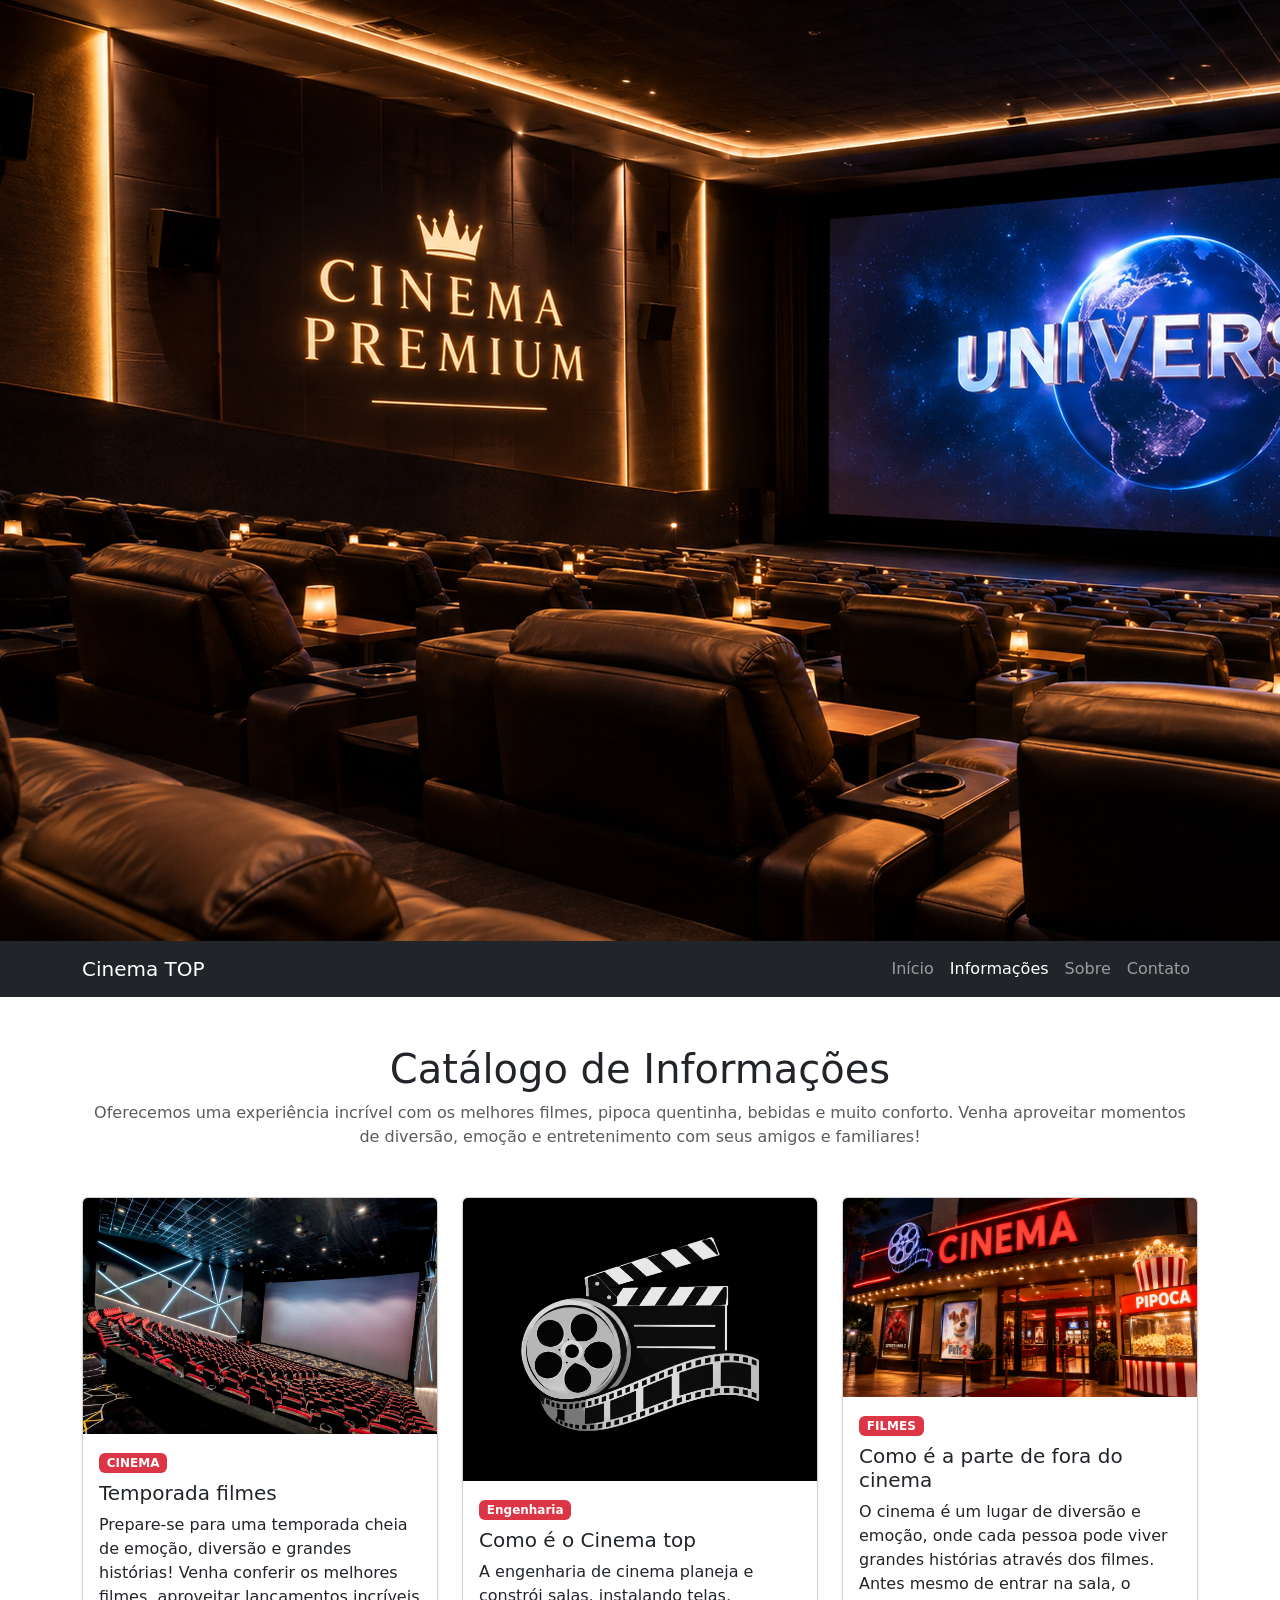
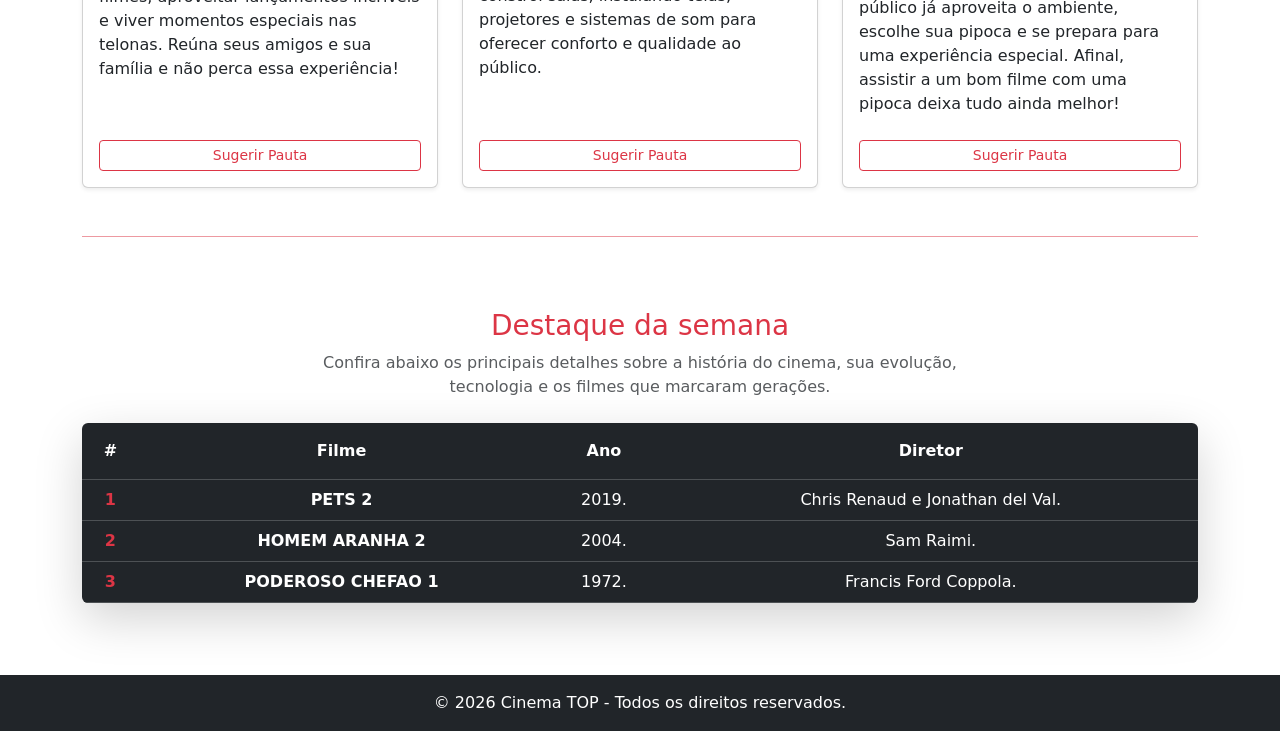
==== informacoes.html @ 967ae9ac "quase" ====
<!doctype html>
<html lang="pt-br">
  <head>
    <meta charset="utf-8">
    <meta name="viewport" content="width=device-width, initial-scale=1">
    <title>Cinema TOP - Informações</title>
   
    <link href="https://cdn.jsdelivr.net/npm/bootstrap@5.3.3/dist/css/bootstrap.min.css" rel="stylesheet">
    <link href="https://fonts.googleapis.com/css2?family=Orbitron:wght@700;900&family=Roboto:wght@400;500;700&display=swap" rel="stylesheet">
    <link rel="stylesheet" href="css/style.css">
  </head>
  <body>

   
    <header class="banner-topo">
      <img src="IMG/image.png" alt="Banner Cinema TOP" class="img-banner">
    </header>

   
    <nav class="navbar navbar-expand-lg bg-dark navbar-dark">
      <div class="container">
        <a class="navbar-brand" href="index.html">Cinema TOP</a>
        <button class="navbar-toggler" type="button" data-bs-toggle="collapse" data-bs-target="#navbarNav">
          <span class="navbar-toggler-icon"></span>
        </button>
        <div class="collapse navbar-collapse" id="navbarNav">
          <ul class="navbar-nav ms-auto">
            <li class="nav-item">
              <a class="nav-link" href="index.html">Início</a>
            </li>
            <li class="nav-item">
              <a class="nav-link active" aria-current="page" href="informacoes.html">Informações</a>
            </li>
            <li class="nav-item">
              <a class="nav-link" href="sobre.html">Sobre</a>
            </li>
            <li class="nav-item">
              <a class="nav-link" href="contato.html">Contato</a>
            </li>
          </ul>
        </div>
      </div>
    </nav>

   
    <main class="container my-5">
      <h1 class="text-center mb-2">Catálogo de Informações</h1>
      <p class="text-center text-muted mb-5">Oferecemos uma experiência incrível com os melhores filmes, pipoca quentinha, bebidas e muito conforto. Venha aproveitar momentos de diversão, emoção e entretenimento com seus amigos e familiares!</p>

     
      <div class="row g-4 mb-5">
       
       
        <div class="col-12 col-md-6 col-lg-4">
          <div class="card h-100 shadow-sm">
            <img src="IMG/image6.png" class="card-img-top" alt="cinema top 1">
            <div class="card-body">
              <span class="badge bg-danger mb-2">CINEMA</span>
              <h5 class="card-title">Temporada filmes</h5>
              <p class="card-text">Prepare-se para uma temporada cheia de emoção, diversão e grandes histórias! Venha conferir os melhores filmes, aproveitar lançamentos incríveis e viver momentos especiais nas telonas. Reúna seus amigos e sua família e não perca essa experiência!</p>
            </div>
            <div class="card-footer bg-transparent border-0 pb-3">
              <a href="contato.html" class="btn btn-outline-danger btn-sm w-100">Sugerir Pauta</a>
            </div>
          </div>
        </div>

       
        <div class="col-12 col-md-6 col-lg-4">
          <div class="card h-100 shadow-sm">
            <img src="IMG/image7.png" class="card-img-top" alt="cinema top ">
            <div class="card-body">
              <span class="badge bg-danger mb-2">Engenharia</span>
              <h5 class="card-title">Como é o Cinema top </h5>
              <p class="card-text">A engenharia de cinema planeja e constrói salas, instalando telas, projetores e sistemas de som para oferecer conforto e qualidade ao público.</p>
            </div>
            <div class="card-footer bg-transparent border-0 pb-3">
              <a href="contato.html" class="btn btn-outline-danger btn-sm w-100">Sugerir Pauta</a>
            </div>
          </div>
        </div>

       
        <div class="col-12 col-md-6 col-lg-4">
          <div class="card h-100 shadow-sm">
            <img src="IMG/image9.png" class="card-img-top" alt="Cinema moderno com tecnologia e conforto.">
            <div class="card-body">
              <span class="badge bg-danger mb-2">FILMES</span>
              <h5 class="card-title">Como é a parte de fora do cinema</h5>
              <p class="card-text">O cinema é um lugar de diversão e emoção, onde cada pessoa pode viver grandes histórias através dos filmes. Antes mesmo de entrar na sala, o público já aproveita o ambiente, escolhe sua pipoca e se prepara para uma experiência especial. Afinal, assistir a um bom filme com uma pipoca deixa tudo ainda melhor!</p>
            </div>
            <div class="card-footer bg-transparent border-0 pb-3">
              <a href="contato.html" class="btn btn-outline-danger btn-sm w-100">Sugerir Pauta</a>
            </div>
          </div>
        </div>

      </div>

      <hr class="border-danger opacity-50 my-5">

     
      <section class="secao-tabela py-4">
        <div class="text-center mb-4">
          <h3 class="titulo-destaque text-danger">Destaque da semana</h3>
          <p class="text-muted mx-auto" style="max-width: 700px;">
            Confira abaixo os principais detalhes sobre a história do cinema, sua evolução, tecnologia e os filmes que marcaram gerações.
          </p>
        </div>

        <div class="table-responsive shadow-lg rounded">
          <table class="table table-dark table-hover align-middle text-center mb-0">
            <thead>
              <tr class="tabela-cabecalho">
                <th scope="col" class="py-3">#</th>
                <th scope="col" class="py-3">Filme</th>
                <th scope="col" class="py-3">Ano</th>
                <th scope="col" class="py-3">Diretor</th>
              </tr>
            </thead>
            <tbody>
              <tr>
                <th scope="row" class="text-danger fw-bold">1</th>
                <td class="fw-semibold">PETS 2</td>
                <td>2019.</td>
                <td>Chris Renaud e Jonathan del Val.</td>
              </tr>
              <tr>
                <th scope="row" class="text-danger fw-bold">2</th>
                <td class="fw-semibold">HOMEM ARANHA 2</td>
                <td>2004.</td>
                <td>Sam Raimi.</td>
              </tr>
              <tr>
                <th scope="row" class="text-danger fw-bold">3</th>
                <td class="fw-semibold">PODEROSO CHEFAO 1</td>
                <td>1972.</td>
                <td>Francis Ford Coppola.</td>
              </tr>
            </tbody>
          </table>
        </div>
      </section>

    </main>

   
    <footer class="bg-dark text-white text-center py-3 mt-5">
      <p class="mb-0">&copy; 2026 Cinema TOP - Todos os direitos reservados.</p>
    </footer>

   
    <script src="https://cdn.jsdelivr.net/npm/bootstrap@5.3.3/dist/js/bootstrap.bundle.min.js"></script>
  </body>
</html>
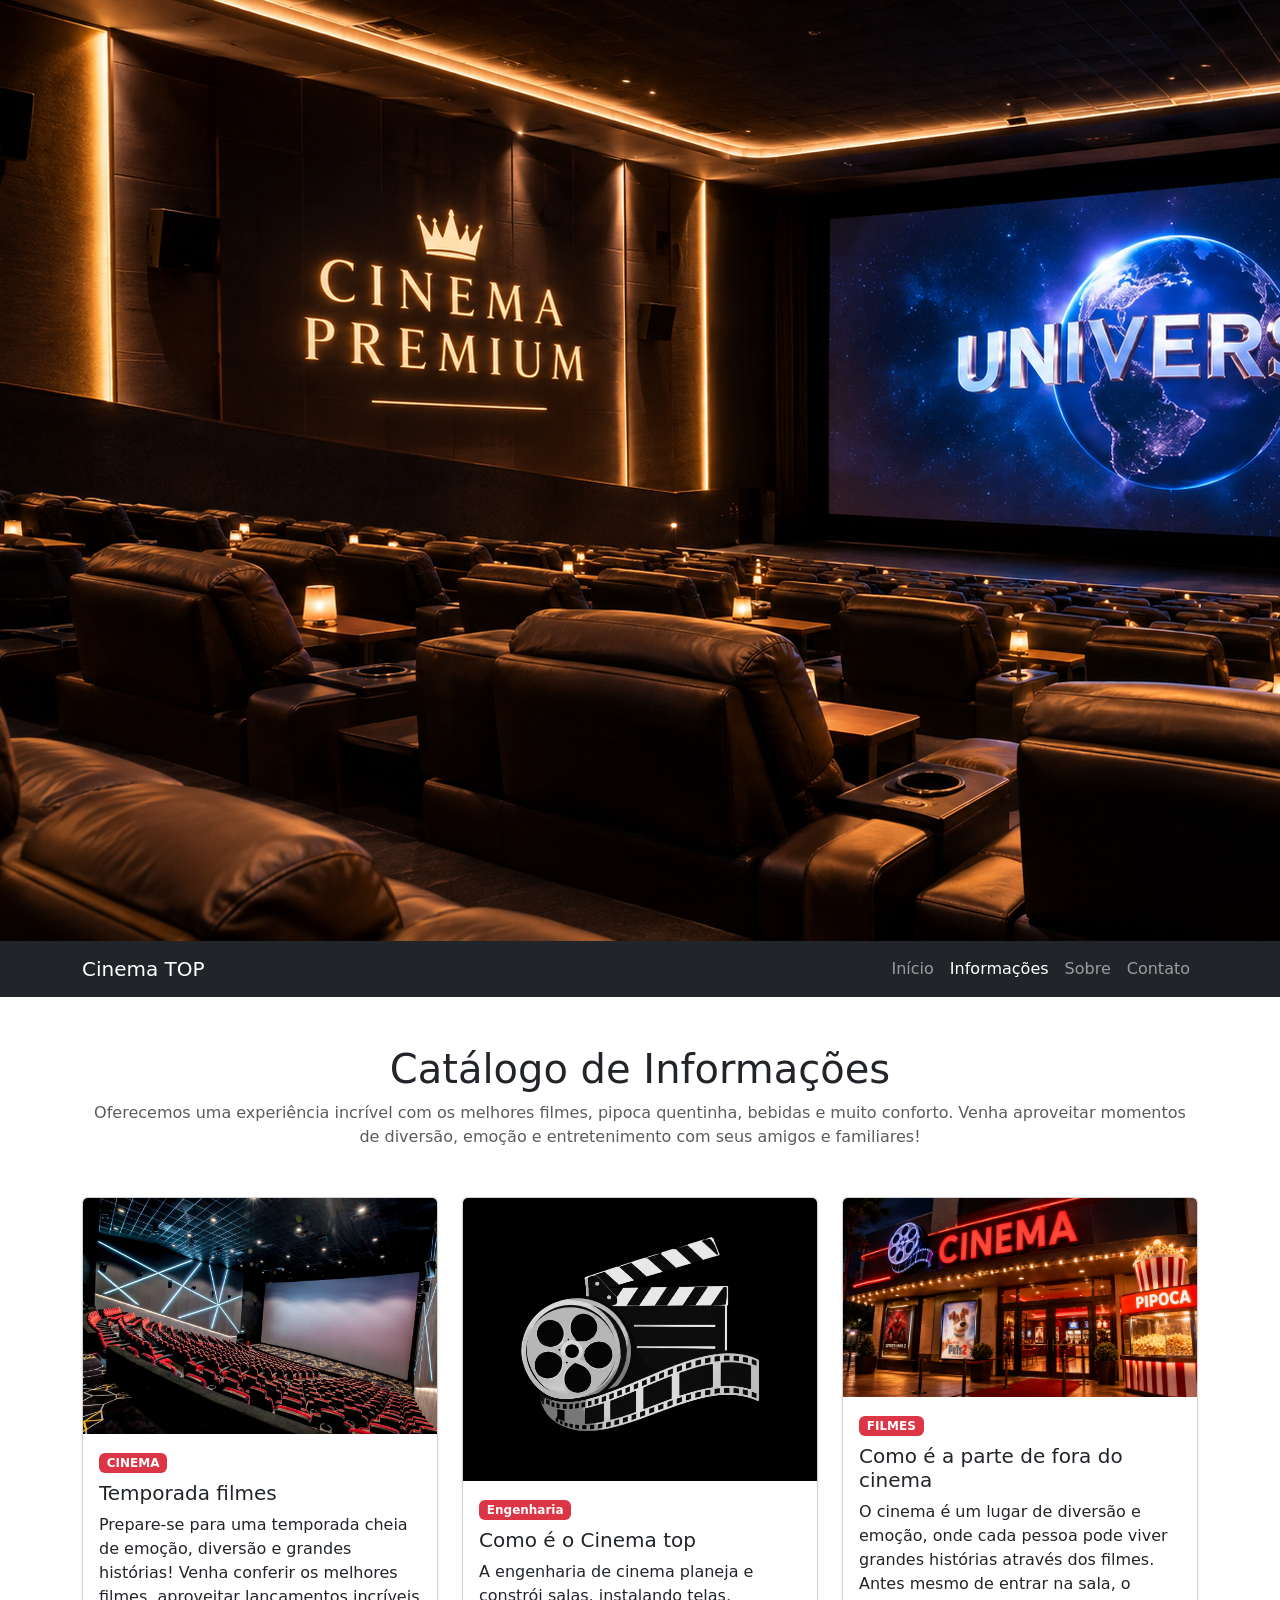
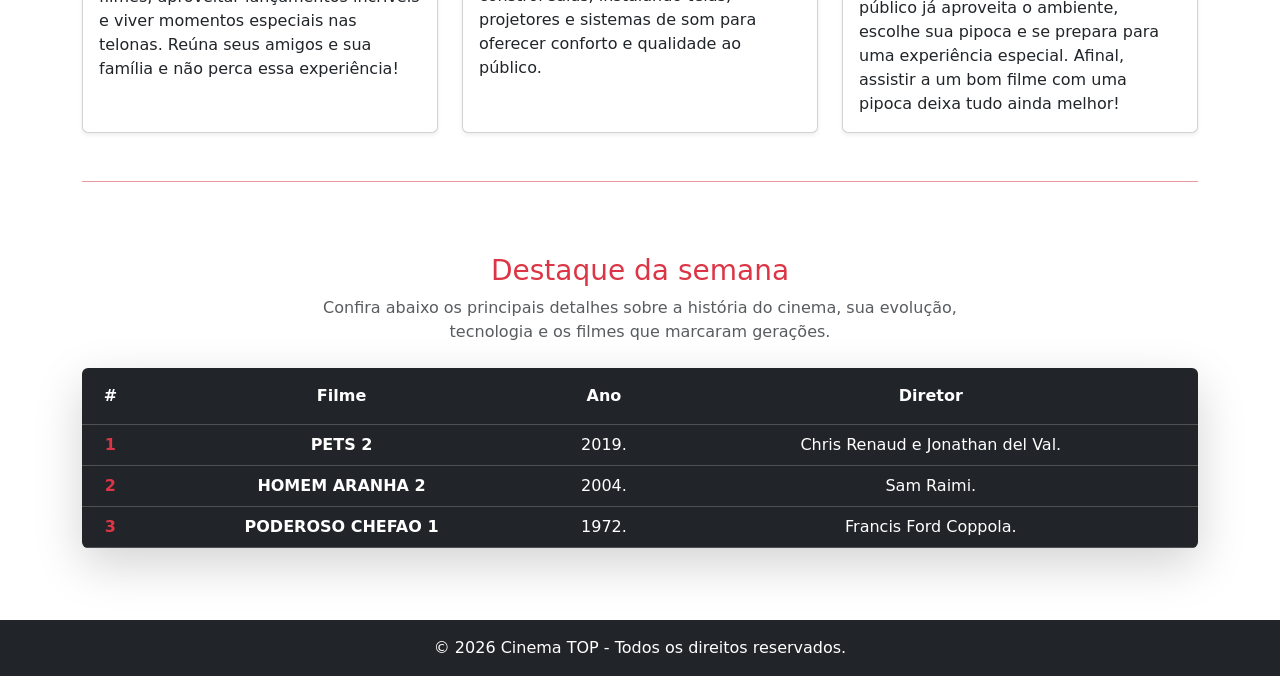
==== commit bea48fcc: "80% pronto" ====
--- a/informacoes.html
+++ b/informacoes.html
@@ -1,26 +1,34 @@
 <!doctype html>
 <html lang="pt-br">
   <head>
-    <meta charset="utf-8">
-    <meta name="viewport" content="width=device-width, initial-scale=1">
+    <meta charset="utf-8" />
+    <meta name="viewport" content="width=device-width, initial-scale=1" />
     <title>Cinema TOP - Informações</title>
-   
-    <link href="https://cdn.jsdelivr.net/npm/bootstrap@5.3.3/dist/css/bootstrap.min.css" rel="stylesheet">
-    <link href="https://fonts.googleapis.com/css2?family=Orbitron:wght@700;900&family=Roboto:wght@400;500;700&display=swap" rel="stylesheet">
-    <link rel="stylesheet" href="css/style.css">
+
+    <link
+      href="https://cdn.jsdelivr.net/npm/bootstrap@5.3.3/dist/css/bootstrap.min.css"
+      rel="stylesheet"
+    />
+    <link
+      href="https://fonts.googleapis.com/css2?family=Orbitron:wght@700;900&family=Roboto:wght@400;500;700&display=swap"
+      rel="stylesheet"
+    />
+    <link rel="stylesheet" href="css/style.css" />
   </head>
   <body>
-
-   
     <header class="banner-topo">
-      <img src="IMG/image.png" alt="Banner Cinema TOP" class="img-banner">
+      <img src="IMG/image.png" alt="Banner Cinema TOP" class="img-banner" />
     </header>
 
-   
     <nav class="navbar navbar-expand-lg bg-dark navbar-dark">
       <div class="container">
         <a class="navbar-brand" href="index.html">Cinema TOP</a>
-        <button class="navbar-toggler" type="button" data-bs-toggle="collapse" data-bs-target="#navbarNav">
+        <button
+          class="navbar-toggler"
+          type="button"
+          data-bs-toggle="collapse"
+          data-bs-target="#navbarNav"
+        >
           <span class="navbar-toggler-icon"></span>
         </button>
         <div class="collapse navbar-collapse" id="navbarNav">
@@ -29,7 +37,12 @@
               <a class="nav-link" href="index.html">Início</a>
             </li>
             <li class="nav-item">
-              <a class="nav-link active" aria-current="page" href="informacoes.html">Informações</a>
+              <a
+                class="nav-link active"
+                aria-current="page"
+                href="informacoes.html"
+                >Informações</a
+              >
             </li>
             <li class="nav-item">
               <a class="nav-link" href="sobre.html">Sobre</a>
@@ -42,74 +55,83 @@
       </div>
     </nav>
 
-   
     <main class="container my-5">
       <h1 class="text-center mb-2">Catálogo de Informações</h1>
-      <p class="text-center text-muted mb-5">Oferecemos uma experiência incrível com os melhores filmes, pipoca quentinha, bebidas e muito conforto. Venha aproveitar momentos de diversão, emoção e entretenimento com seus amigos e familiares!</p>
+      <p class="text-center text-muted mb-5">
+        Oferecemos uma experiência incrível com os melhores filmes, pipoca
+        quentinha, bebidas e muito conforto. Venha aproveitar momentos de
+        diversão, emoção e entretenimento com seus amigos e familiares!
+      </p>
 
-     
       <div class="row g-4 mb-5">
-       
-       
         <div class="col-12 col-md-6 col-lg-4">
           <div class="card h-100 shadow-sm">
-            <img src="IMG/image6.png" class="card-img-top" alt="cinema top 1">
+            <img src="IMG/image6.png" class="card-img-top" alt="cinema top 1" />
             <div class="card-body">
               <span class="badge bg-danger mb-2">CINEMA</span>
               <h5 class="card-title">Temporada filmes</h5>
-              <p class="card-text">Prepare-se para uma temporada cheia de emoção, diversão e grandes histórias! Venha conferir os melhores filmes, aproveitar lançamentos incríveis e viver momentos especiais nas telonas. Reúna seus amigos e sua família e não perca essa experiência!</p>
-            </div>
-            <div class="card-footer bg-transparent border-0 pb-3">
-              <a href="contato.html" class="btn btn-outline-danger btn-sm w-100">Sugerir Pauta</a>
+              <p class="card-text">
+                Prepare-se para uma temporada cheia de emoção, diversão e
+                grandes histórias! Venha conferir os melhores filmes, aproveitar
+                lançamentos incríveis e viver momentos especiais nas telonas.
+                Reúna seus amigos e sua família e não perca essa experiência!
+              </p>
             </div>
           </div>
         </div>
 
-       
         <div class="col-12 col-md-6 col-lg-4">
           <div class="card h-100 shadow-sm">
-            <img src="IMG/image7.png" class="card-img-top" alt="cinema top ">
+            <img src="IMG/image7.png" class="card-img-top" alt="cinema top " />
             <div class="card-body">
               <span class="badge bg-danger mb-2">Engenharia</span>
-              <h5 class="card-title">Como é o Cinema top </h5>
-              <p class="card-text">A engenharia de cinema planeja e constrói salas, instalando telas, projetores e sistemas de som para oferecer conforto e qualidade ao público.</p>
-            </div>
-            <div class="card-footer bg-transparent border-0 pb-3">
-              <a href="contato.html" class="btn btn-outline-danger btn-sm w-100">Sugerir Pauta</a>
+              <h5 class="card-title">Como é o Cinema top</h5>
+              <p class="card-text">
+                A engenharia de cinema planeja e constrói salas, instalando
+                telas, projetores e sistemas de som para oferecer conforto e
+                qualidade ao público.
+              </p>
             </div>
           </div>
         </div>
 
-       
         <div class="col-12 col-md-6 col-lg-4">
           <div class="card h-100 shadow-sm">
-            <img src="IMG/image9.png" class="card-img-top" alt="Cinema moderno com tecnologia e conforto.">
+            <img
+              src="IMG/image9.png"
+              class="card-img-top"
+              alt="Cinema moderno com tecnologia e conforto."
+            />
             <div class="card-body">
               <span class="badge bg-danger mb-2">FILMES</span>
               <h5 class="card-title">Como é a parte de fora do cinema</h5>
-              <p class="card-text">O cinema é um lugar de diversão e emoção, onde cada pessoa pode viver grandes histórias através dos filmes. Antes mesmo de entrar na sala, o público já aproveita o ambiente, escolhe sua pipoca e se prepara para uma experiência especial. Afinal, assistir a um bom filme com uma pipoca deixa tudo ainda melhor!</p>
-            </div>
-            <div class="card-footer bg-transparent border-0 pb-3">
-              <a href="contato.html" class="btn btn-outline-danger btn-sm w-100">Sugerir Pauta</a>
+              <p class="card-text">
+                O cinema é um lugar de diversão e emoção, onde cada pessoa pode
+                viver grandes histórias através dos filmes. Antes mesmo de
+                entrar na sala, o público já aproveita o ambiente, escolhe sua
+                pipoca e se prepara para uma experiência especial. Afinal,
+                assistir a um bom filme com uma pipoca deixa tudo ainda melhor!
+              </p>
             </div>
           </div>
         </div>
-
       </div>
 
-      <hr class="border-danger opacity-50 my-5">
+      <hr class="border-danger opacity-50 my-5" />
 
-     
       <section class="secao-tabela py-4">
         <div class="text-center mb-4">
           <h3 class="titulo-destaque text-danger">Destaque da semana</h3>
-          <p class="text-muted mx-auto" style="max-width: 700px;">
-            Confira abaixo os principais detalhes sobre a história do cinema, sua evolução, tecnologia e os filmes que marcaram gerações.
+          <p class="text-muted mx-auto" style="max-width: 700px">
+            Confira abaixo os principais detalhes sobre a história do cinema,
+            sua evolução, tecnologia e os filmes que marcaram gerações.
           </p>
         </div>
 
         <div class="table-responsive shadow-lg rounded">
-          <table class="table table-dark table-hover align-middle text-center mb-0">
+          <table
+            class="table table-dark table-hover align-middle text-center mb-0"
+          >
             <thead>
               <tr class="tabela-cabecalho">
                 <th scope="col" class="py-3">#</th>
@@ -141,15 +163,12 @@
           </table>
         </div>
       </section>
-
     </main>
 
-   
     <footer class="bg-dark text-white text-center py-3 mt-5">
       <p class="mb-0">&copy; 2026 Cinema TOP - Todos os direitos reservados.</p>
     </footer>
 
-   
     <script src="https://cdn.jsdelivr.net/npm/bootstrap@5.3.3/dist/js/bootstrap.bundle.min.js"></script>
   </body>
-</html>+</html>
